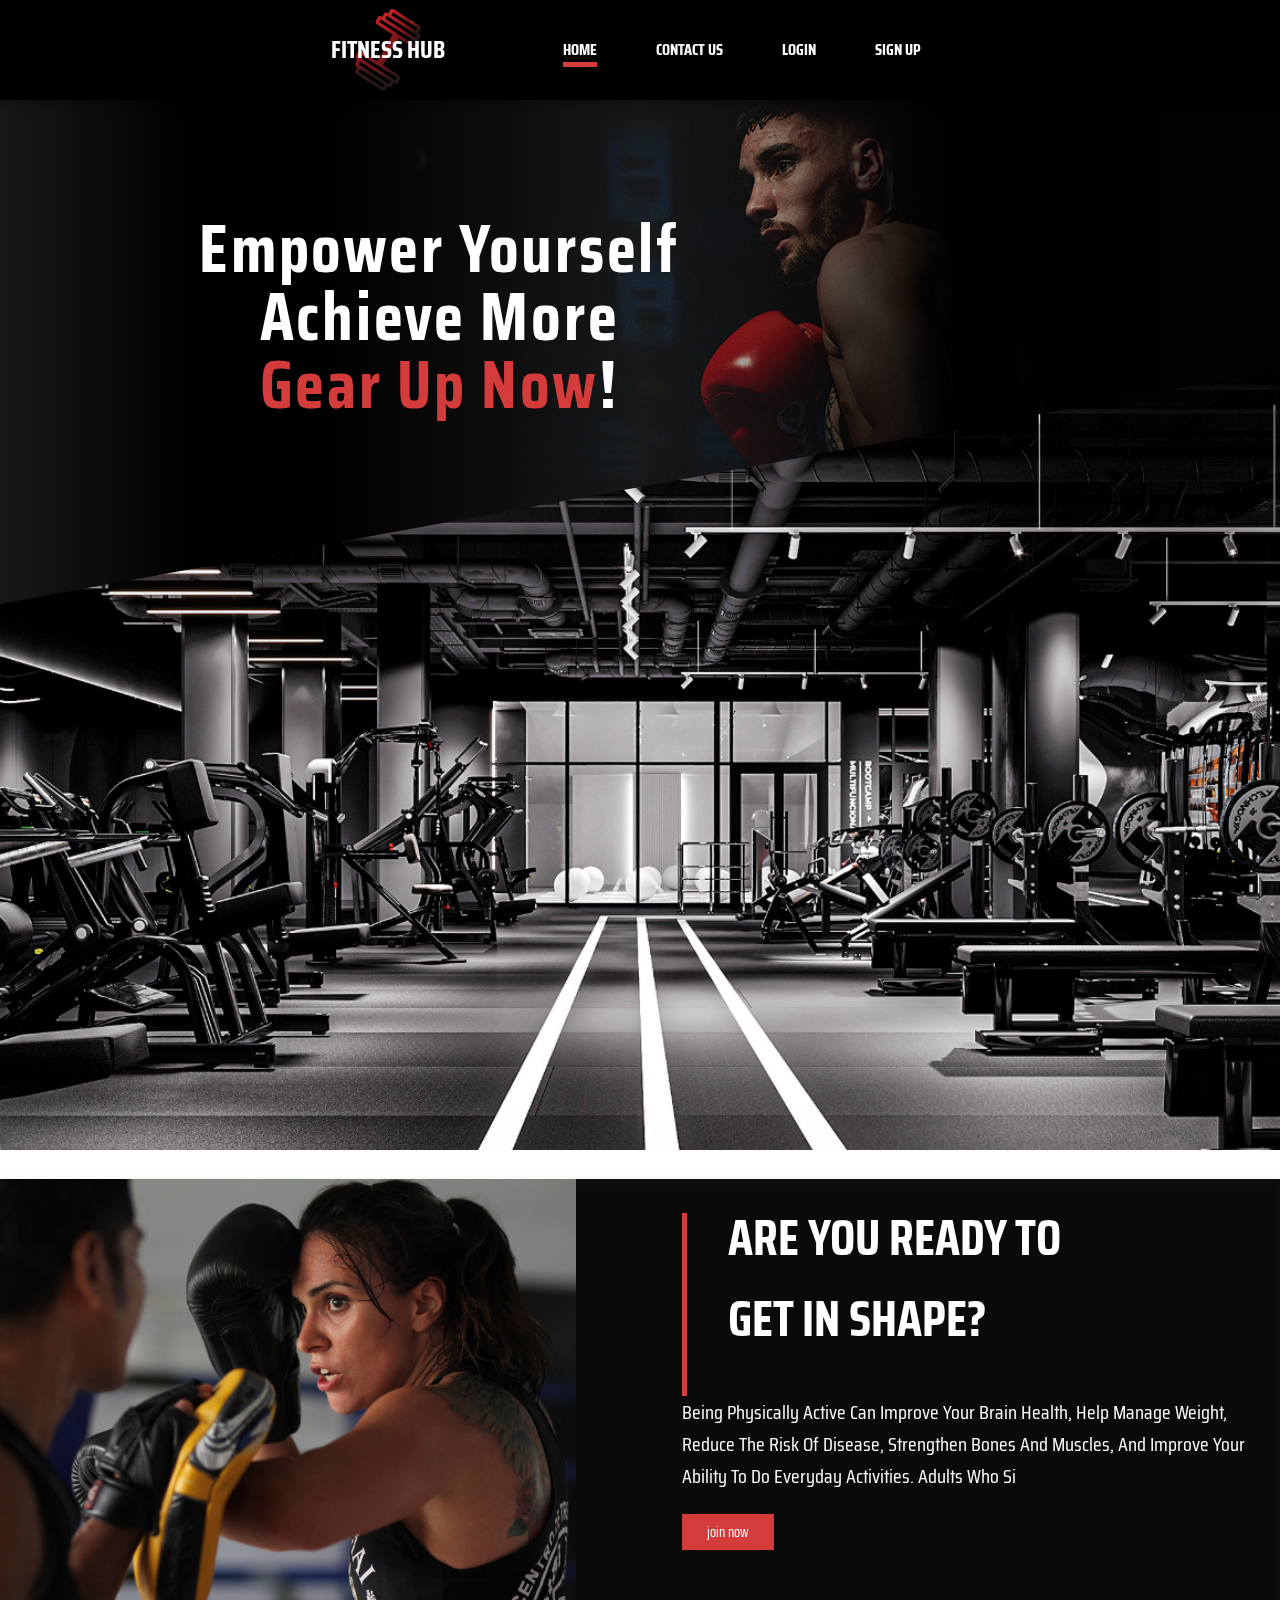
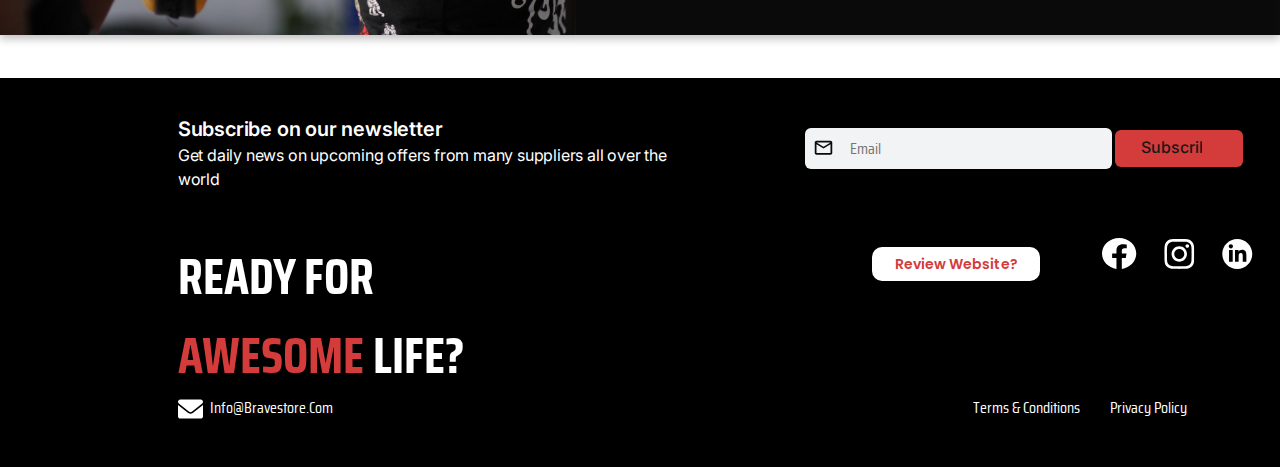
==== index.html @ 85eacd24 "page 1 de la maquette du projet JEE" ====
<!DOCTYPE html>
<html lang="en">
<head>
    <meta charset="UTF-8">
    <meta name="viewport" content="width=device-width, initial-scale=1.0">
    <title>Bienvenue, à Fitness Hub</title>
    <link rel="stylesheet" href="style.css">
</head>
<body>
    <header class="header">
        <div class="Logo">
            <h2>
                Fitness hub
            </h2>
        </div>
        <nav class="navbar">
            <a href="" class="active">Home</a>
            <a href="">Contact Us</a>
            <a href="">Login</a>
            <a href="">Sign up</a>
        </nav>
    </header>
    <div class="header-img">
            
            <div class="title">
                <h3>Empower Yourself
                    Achieve More
                    <span class="red">
                        Gear Up Now</span>!
                </h3>
            </div>
            <div class="under-title"></div>
    </div>
    <div class="join-us">
        <div class="container">
            <div class="sub-container"></div>
            <div class="sub-container-main">
                <h4><span>Are you ready to</span>
                    get in shape?</h4>
                <p>Being physically active can improve your brain health, help manage weight, reduce the risk of disease, strengthen bones and muscles, and improve your ability to do everyday activities. Adults who si
                </p>
                <a href="" class="link">join now</a>
            </div>

        </div>
    </div>
    <footer class="footer">
        <div class="sub-footer">
            <div class="sub-footer-contact">
                <div class="sub-footer-contact-left">
                    <h5>
                    Subscribe on our newsletter
                    </h5>
                    <p>Get daily news on upcoming offers from many suppliers all over the world</p>
                </div>
                <form class="form" action="" method="post">
                    <div class="form-input">
                        <img src="./assets/images/email.svg" alt="">
                        <input type="text" placeholder="Email" name="email">
                    </div>
                    <div class="submit">
                        <input type="submit" value="Subscribe" >
                    </div>
                    
                </form>
                
            </div>
            <div class="social-media">
                <h2 class="footer-title">
                    Ready for <span>awesome</span> Life?
                </h2>
                <div class="footer-review">
                    <a href="" class="review">review website?</a>
                    
                    <a href=""><img src="./assets/images/facebook.svg" alt=""></a>
                    <a href=""><img src="./assets/images/instagram.svg" alt=""></a>
                    <a href=""><img src="./assets/images/linkdin.svg" alt=""></a>
                </div>

            </div>
            <div class="contact-us-policy">
                <img src="./assets/images/lettre.svg" alt="">
                <span>info@bravestore.com</span>
                <a href="">terms  & conditions</a>
                <a href="" class="policy">privacy policy</a>

            </div>
            
        </div>


    </footer>


</body>
</html>
---- style.css ----
@import url('https://fonts.googleapis.com/css2?family=Saira+Condensed:wght@400;700&display=swap');

@import url('https://fonts.googleapis.com/css2?family=Inter:wght@100..900&display=swap');


@import url('https://fonts.googleapis.com/css2?family=Poppins&display=swap');

*{
    margin : 0;
    padding: 0;
    box-sizing: content-box;
    font-family: "Saira Condensed", sans-serif;
    color : white;
    font-size: 16px;
    line-height: 1.6;
    
    
}
.header{
    position: fixed;
    z-index: 9999;
    height: 100px;
    display: flex;
    align-items: center;
    justify-content: center;
    width: 100vw;
    /* background: linear-gradient(180deg, #000000 24.13%, rgba(0, 0, 0, 0.5) 99%); */
    background-color: #000000;
    
    filter: drop-shadow(0px 4px 4px rgba(0, 0, 0, 0.25));
    text-transform: uppercase;
}
.Logo{
    background: no-repeat center center url("assets/images/logo.svg");
    height: 100px;
    margin-right: 7vw;
    
}
.Logo h2{
    padding: 29.58px 0 28.6px;
    font-size: 25px;
    font-weight: 700;
    line-height: 39.35px;
    
}
.navbar a{
    font-weight: 700;
    text-decoration: none;
    margin: 0 28px ;
    background-color: #000000;
}
.navbar a.active{
    border-bottom: 5px solid #D43B3B;
}
.header-img{
    padding-top: 1px;
    background-color: #181818;
    position: relative;
    height: 1148px;
    
}
.title{
    padding: 1px;
    height: 700px;
    background:  linear-gradient(to right, rgba(0, 0, 0, .0) 0%,rgba(0, 0, 0, 1) 15%,rgba(0, 0, 0, 1) 25%,rgba(0,0,0,0) 50%, rgba(0, 0, 0, 1) 75%, rgba(0, 0, 0, 0.9) 99%),
     url("./assets/images/Boy_fight.jpg") no-repeat center center;
    background-position: 100% 50%;
    
    
    
}
.title h3{
    width : 493px;
    margin: 213px 0 0 15vw;
    font-family: "Saira Condensed";
    font-size: 68px;
    font-weight: 700;
    line-height: 68px;
    letter-spacing: 0.04em;
    text-align: center;
    position: relative;

}
.title h3 .red{
    font-family: "Saira Condensed",sans-serif;
    font-size: 68px;
    font-weight: 700;
    line-height: 68px;
    letter-spacing: 0.04em;
    text-align: center;
    color:rgba(212, 59, 59, 1);
    
}

.under-title{
    position: absolute;
    top: 370px;
    left: 0;
    right: 0;
    clip-path: polygon(0 30%, 100% 0, 100% 100%, 0 100%);
    height: 780px;
    background: no-repeat center center / cover url("./assets/images/Backgroudimg.png");
    overflow: hidden;
    
}

.join-us{
    margin: 30px 0 43px;
    background: rgba(242, 243, 244, 1);
    height: 456px;
}

.container{
    background: rgba(0, 0, 0, 0.95);
    height: 100%;
    filter: drop-shadow(0px 4px 4px rgba(0, 0, 0, 0.25));
}

.sub-container{
    float: left;
    width: 45vw;
    height: 100%;
    background: no-repeat center center / cover url("./assets/images/girl_fight.jpeg");
}

.sub-container-main{
    float : right;
    width: 45vw;
    height: 100%;
    margin: 34.23px 22.23px 6.42px 52.54px;


}
.sub-container-main h4{
    padding-left: 41px;
    font-family: "Saira Condensed";
    font-size: 50px;
    font-weight: 700;
    line-height: 50px;
    border-left: 5px solid #D43B3B;
    text-transform: uppercase;
    width: 70%;
    height: 183px;
    gap: 0px;
    opacity: 0px;
}

.sub-container-main span{
    display: inline-block;
    padding-bottom: 30.4px;
    font-family: "Saira Condensed";
    font-size: 50px;
    font-weight: 700;
    line-height: 50px;

}

.sub-container-main p{
    font-size :20px;
    width: 100%;
    text-transform: capitalize;
    padding-bottom: 27px;
    
}
.link{
    font-size: 14px;
    text-decoration: none;
    line-height: 1.6;
    background : #D43B3B; 
    padding : 0.5em 1.8em ;
}

.footer{
    height: 389px;
    background-color: #000000;
}
.sub-footer-contact{
    position: relative;
    height: 93px;
    padding: 37px 37px 0 37px ;
    margin-left: 11vw;

}
.sub-footer h5{
    
    font-family: "Inter";
    font-size: 20px;
    font-weight: 600;
    line-height: 28px;
    letter-spacing: -0.20000000298023224px;
    text-align: left;

}
.sub-footer p{
        
    font-family: "Inter";
    font-size: 16px;
    font-weight: 400;
    line-height: 24px;
    letter-spacing: -0.20000000298023224px;
    text-align: left;
    width: 100%;
}
.form{
    position: absolute;
    top: 35px;
    right: 0;
    display: flex;
    justify-content: center;
    align-items: center;
    padding-top: 15px;
    margin-left: 10vw;
    width: 40vw;
}
.form input{
    border: 0;
    background:rgba(242, 243, 244, 1);
    color: #181818;
    width: 80%;
}
.form-input input:focus{
    border: none;
    border-radius: 0;
    outline: none; 
    background-color: transparent;
    
}

.form-input{
    
    background:rgba(242, 243, 244, 1);
    gap: 10px;
    border-radius: 6px;
    opacity: 0px;
    width: 60%; /* Utiliser un pourcentage au lieu d'une valeur fixe */
    height: 40.64px;
    display: flex;
}
.form-input img{
    margin: 9px 6px 9.54px 8px;
}
.sub-footer-contact-left{
    
    width: 40vw;
}

.submit{
    font-size: 14px;
    text-decoration: none;
    line-height: 1.6;
    background : #D43B3B;
    margin-left: 3px;
    width: auto;
    height: Fixed (40.64px)px;
    padding : 0.5em 1.8em 0.5em 1.8em;
    gap: 10px;
    border-radius: 6px ;
    opacity: 0px;

}
.submit input {
    display: inline-block;
    background-color: #D43B3B;
    font-family: Inter;
    font-size: 16px;
    font-weight: 500;
    line-height: 19.36px;
    text-align: center;
    justify-content: center;
    align-items: center;
}

.footer-title{
    margin-top: 30px;
    text-transform: uppercase;
    width: 300px;
    font-family: "Saira Condensed",sans-serif;
    font-size: 50px;
    font-weight: 700;
    line-height: 78.7px;
    text-align: left;
}

.footer-title span{
    color : #D43B3B;
    text-transform: uppercase;
    font-family: "Saira Condensed",sans-serif;
    font-size: 50px;
    font-weight: 700;
    line-height: 78.7px;
    text-align: left;
}
.social-media{
    position: relative;
    margin-left: calc(11vw + 37px);
    overflow: hidden;
    
}
.footer-review{
    position: absolute;
    height: 31px;
    z-index: 9999;
    top: 30px;
    right: 27px;
    
    
    
}


.footer-review a:nth-child(1){
    margin-right: 59px;
    width: 163px;
    height: 31px;
    gap: 0px;
    border-radius: 10px;
    opacity: 0px;
    background: rgba(255, 255, 255, 1);
    padding: 0.5em 1.6em;
    text-transform: capitalize;


}
.footer-review a:nth-child(3){
    margin: 0 24px;
}

.review{
    font-family: "Poppins";
    font-size: 14px;
    font-weight: 600;
    line-height: 21px;
    text-align: center;
    color: rgba(212, 59, 59, 1);
    text-decoration:none ;
    

}

.contact-us-policy{
    margin-left: calc(11vw + 37px);
    display: flex;
    text-transform: capitalize;
    

}
.contact-us-policy img{
    margin-right: 7px;
    padding-top: 2px;
}
.contact-us-policy span{
    margin-right: 50vw;
    
}
.contact-us-policy a{
    text-decoration: none;
}
.policy{
    margin-left: 30px;
}
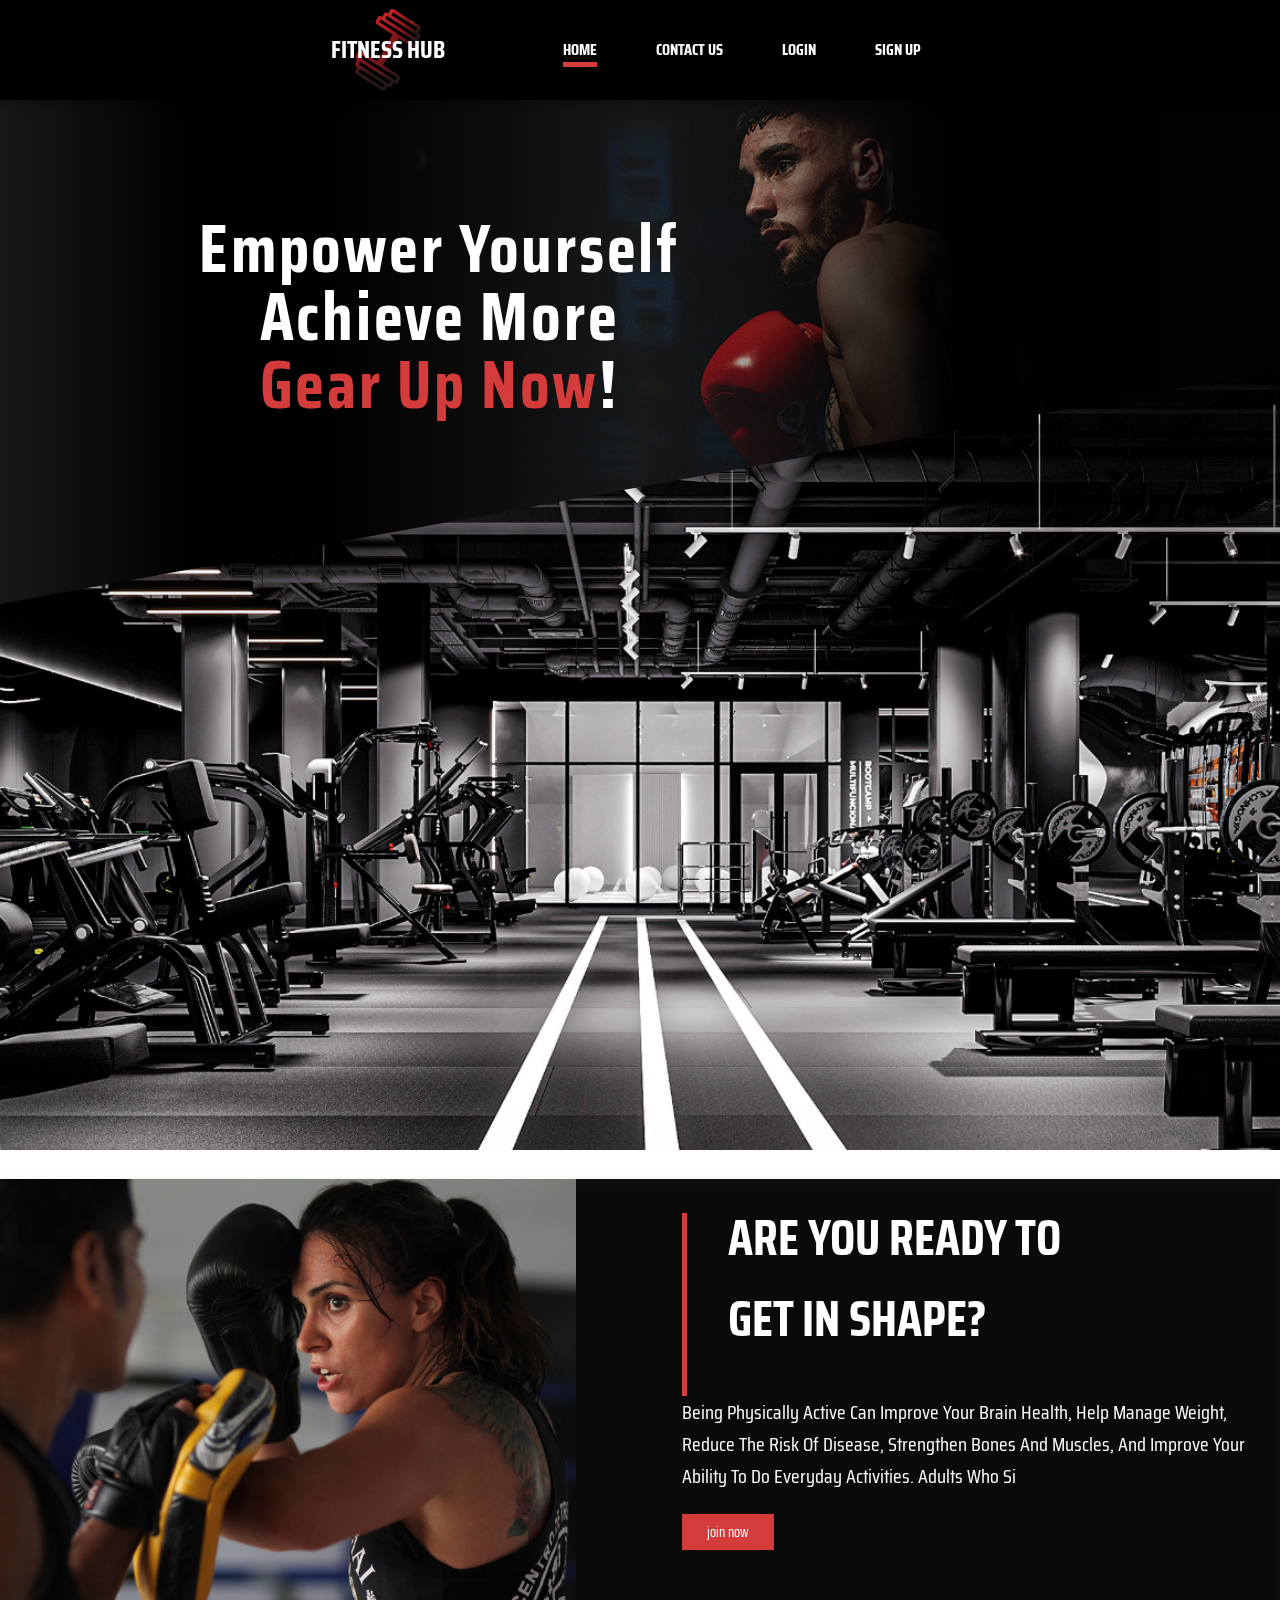
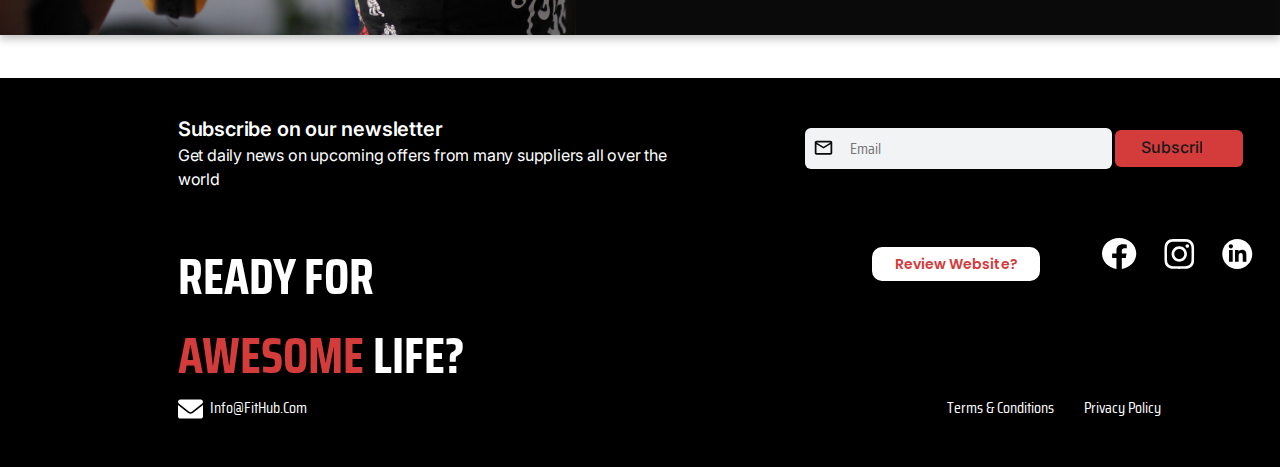
==== commit 36c4c947: "login terminer" ====
--- a/index.html
+++ b/index.html
@@ -4,7 +4,8 @@
     <meta charset="UTF-8">
     <meta name="viewport" content="width=device-width, initial-scale=1.0">
     <title>Bienvenue, à Fitness Hub</title>
-    <link rel="stylesheet" href="style.css">
+    <link rel="stylesheet" href="./style/style.css">
+    <link rel="shortcut icon" href="./assets/images/logo.svg" type="image/x-icon">
 </head>
 <body>
     <header class="header">
@@ -14,10 +15,10 @@
             </h2>
         </div>
         <nav class="navbar">
-            <a href="" class="active">Home</a>
+            <a href="./index.html" class="active">Home</a>
             <a href="">Contact Us</a>
-            <a href="">Login</a>
-            <a href="">Sign up</a>
+            <a href="./login.html">Login</a>
+            <a href="./Sign_up.html">Sign up</a>
         </nav>
     </header>
     <div class="header-img">
@@ -80,9 +81,9 @@
             </div>
             <div class="contact-us-policy">
                 <img src="./assets/images/lettre.svg" alt="">
-                <span>info@bravestore.com</span>
+                <span>info@FitHub.com</span>
                 <a href="">terms  & conditions</a>
-                <a href="" class="policy">privacy policy</a>
+                <a href="" class="policy" loading="lazy">privacy policy</a>
 
             </div>
             
--- a/style/style.css
+++ b/style/style.css
@@ -0,0 +1,361 @@
+@import url('https://fonts.googleapis.com/css2?family=Saira+Condensed:wght@400;700&display=swap');
+
+@import url('https://fonts.googleapis.com/css2?family=Inter:wght@100..900&display=swap');
+
+
+@import url('https://fonts.googleapis.com/css2?family=Poppins&display=swap');
+
+*{
+    margin : 0;
+    padding: 0;
+    box-sizing: content-box;
+    font-family: "Saira Condensed", sans-serif;
+    color : white;
+    font-size: 16px;
+    line-height: 1.6;
+    
+    
+}
+.header{
+    position: fixed;
+    z-index: 9999;
+    height: 100px;
+    display: flex;
+    align-items: center;
+    justify-content: center;
+    width: 100vw;
+    /* background: linear-gradient(180deg, #000000 24.13%, rgba(0, 0, 0, 0.5) 99%); */
+    background-color: #000000;
+    
+    filter: drop-shadow(0px 4px 4px rgba(0, 0, 0, 0.25));
+    text-transform: uppercase;
+}
+.Logo{
+    background: no-repeat center center url("../assets/images/logo.svg");
+    height: 100px;
+    margin-right: 7vw;
+    
+}
+.Logo h2{
+    padding: 29.58px 0 28.6px;
+    font-size: 25px;
+    font-weight: 700;
+    line-height: 39.35px;
+    
+}
+.navbar a{
+    font-weight: 700;
+    text-decoration: none;
+    margin: 0 28px ;
+    background-color: #000000;
+    white-space: nowrap;
+}
+.navbar a.active{
+    border-bottom: 5px solid #D43B3B;
+}
+.header-img{
+    padding-top: 1px;
+    background-color: #181818;
+    position: relative;
+    height: 1148px;
+    
+}
+.title{
+    padding: 1px;
+    height: 700px;
+    background:  linear-gradient(to right, rgba(0, 0, 0, .0) 0%,rgba(0, 0, 0, 1) 15%,rgba(0, 0, 0, 1) 25%,rgba(0,0,0,0) 50%, rgba(0, 0, 0, 1) 75%, rgba(0, 0, 0, 0.9) 99%),
+     url("../assets/images/Boy_fight.jpg") no-repeat center center;
+    background-position: 100% 50%;
+    
+    
+    
+}
+.title h3{
+    width : 493px;
+    margin: 213px 0 0 15vw;
+    font-family: "Saira Condensed";
+    font-size: 68px;
+    font-weight: 700;
+    line-height: 68px;
+    letter-spacing: 0.04em;
+    text-align: center;
+    position: relative;
+
+}
+.title h3 .red{
+    font-family: "Saira Condensed",sans-serif;
+    font-size: 68px;
+    font-weight: 700;
+    line-height: 68px;
+    letter-spacing: 0.04em;
+    text-align: center;
+    color:rgba(212, 59, 59, 1);
+    
+}
+
+.under-title{
+    position: absolute;
+    top: 370px;
+    left: 0;
+    right: 0;
+    clip-path: polygon(0 30%, 100% 0, 100% 100%, 0 100%);
+    height: 780px;
+    background: no-repeat center center / cover url("../assets/images/Backgroudimg.png");
+    overflow: hidden;
+    
+}
+
+.join-us{
+    margin: 30px 0 43px;
+    background: rgba(242, 243, 244, 1);
+    height: 456px;
+}
+
+.container{
+    background: rgba(0, 0, 0, 0.95);
+    height: 100%;
+    filter: drop-shadow(0px 4px 4px rgba(0, 0, 0, 0.25));
+}
+
+.sub-container{
+    float: left;
+    width: 45vw;
+    height: 100%;
+    background: no-repeat center center / cover url("../assets/images/girl_fight.jpeg");
+}
+
+.sub-container-main{
+    float : right;
+    width: 45vw;
+    height: 100%;
+    margin: 34.23px 22.23px 6.42px 52.54px;
+
+
+}
+.sub-container-main h4{
+    padding-left: 41px;
+    font-family: "Saira Condensed";
+    font-size: 50px;
+    font-weight: 700;
+    line-height: 50px;
+    border-left: 5px solid #D43B3B;
+    text-transform: uppercase;
+    width: 70%;
+    height: 183px;
+    gap: 0px;
+    opacity: 0px;
+}
+
+.sub-container-main span{
+    display: inline-block;
+    padding-bottom: 30.4px;
+    font-family: "Saira Condensed";
+    font-size: 50px;
+    font-weight: 700;
+    line-height: 50px;
+
+}
+
+.sub-container-main p{
+    font-size :20px;
+    width: 100%;
+    text-transform: capitalize;
+    padding-bottom: 27px;
+    
+}
+.link{
+    font-size: 14px;
+    text-decoration: none;
+    line-height: 1.6;
+    background : #D43B3B; 
+    padding : 0.5em 1.8em ;
+}
+
+.footer{
+    height: 389px;
+    background-color: #000000;
+}
+.sub-footer-contact{
+    position: relative;
+    height: 93px;
+    padding: 37px 37px 0 37px ;
+    margin-left: 11vw;
+
+}
+.sub-footer h5{
+    
+    font-family: "Inter";
+    font-size: 20px;
+    font-weight: 600;
+    line-height: 28px;
+    letter-spacing: -0.20000000298023224px;
+    text-align: left;
+
+}
+.sub-footer p{
+        
+    font-family: "Inter";
+    font-size: 16px;
+    font-weight: 400;
+    line-height: 24px;
+    letter-spacing: -0.20000000298023224px;
+    text-align: left;
+    width: 100%;
+}
+.form{
+    position: absolute;
+    top: 35px;
+    right: 0;
+    display: flex;
+    justify-content: center;
+    align-items: center;
+    padding-top: 15px;
+    margin-left: 10vw;
+    width: 40vw;
+}
+.form input{
+    border: 0;
+    background:rgba(242, 243, 244, 1);
+    color: #181818;
+    width: 80%;
+}
+.form-input input:focus{
+    border: none;
+    border-radius: 0;
+    outline: none; 
+    background-color: transparent;
+    
+}
+
+.form-input{
+    
+    background:rgba(242, 243, 244, 1);
+    gap: 10px;
+    border-radius: 6px;
+    opacity: 0px;
+    width: 60%; /* Utiliser un pourcentage au lieu d'une valeur fixe */
+    height: 40.64px;
+    display: flex;
+}
+.form-input img{
+    margin: 9px 6px 9.54px 8px;
+}
+.sub-footer-contact-left{
+    
+    width: 40vw;
+}
+
+.submit{
+    font-size: 14px;
+    text-decoration: none;
+    line-height: 1.6;
+    background : #D43B3B;
+    margin-left: 3px;
+    width: auto;
+    height: Fixed (40.64px)px;
+    padding : 0.5em 1.8em 0.5em 1.8em;
+    gap: 10px;
+    border-radius: 6px ;
+    opacity: 0px;
+
+}
+.submit input {
+    display: inline-block;
+    background-color: #D43B3B;
+    font-family: Inter;
+    font-size: 16px;
+    font-weight: 500;
+    line-height: 19.36px;
+    text-align: center;
+    justify-content: center;
+    align-items: center;
+}
+
+.footer-title{
+    margin-top: 30px;
+    text-transform: uppercase;
+    width: 300px;
+    font-family: "Saira Condensed",sans-serif;
+    font-size: 50px;
+    font-weight: 700;
+    line-height: 78.7px;
+    text-align: left;
+}
+
+.footer-title span{
+    color : #D43B3B;
+    text-transform: uppercase;
+    font-family: "Saira Condensed",sans-serif;
+    font-size: 50px;
+    font-weight: 700;
+    line-height: 78.7px;
+    text-align: left;
+}
+.social-media{
+    position: relative;
+    margin-left: calc(11vw + 37px);
+    overflow: hidden;
+    
+}
+.footer-review{
+    position: absolute;
+    height: 31px;
+    z-index: 9999;
+    top: 30px;
+    right: 27px;
+    
+    
+    
+}
+
+
+.footer-review a:nth-child(1){
+    margin-right: 59px;
+    width: 163px;
+    height: 31px;
+    gap: 0px;
+    border-radius: 10px;
+    opacity: 0px;
+    background: rgba(255, 255, 255, 1);
+    padding: 0.5em 1.6em;
+    text-transform: capitalize;
+
+
+}
+.footer-review a:nth-child(3){
+    margin: 0 24px;
+}
+
+.review{
+    font-family: "Poppins";
+    font-size: 14px;
+    font-weight: 600;
+    line-height: 21px;
+    text-align: center;
+    color: rgba(212, 59, 59, 1);
+    text-decoration:none ;
+    
+
+}
+
+.contact-us-policy{
+    margin-left: calc(11vw + 37px);
+    display: flex;
+    text-transform: capitalize;
+    
+
+}
+.contact-us-policy img{
+    margin-right: 7px;
+    padding-top: 2px;
+}
+.contact-us-policy span{
+    margin-right: 50vw;
+    
+}
+.contact-us-policy a{
+    text-decoration: none;
+}
+.policy{
+    margin-left: 30px;
+}